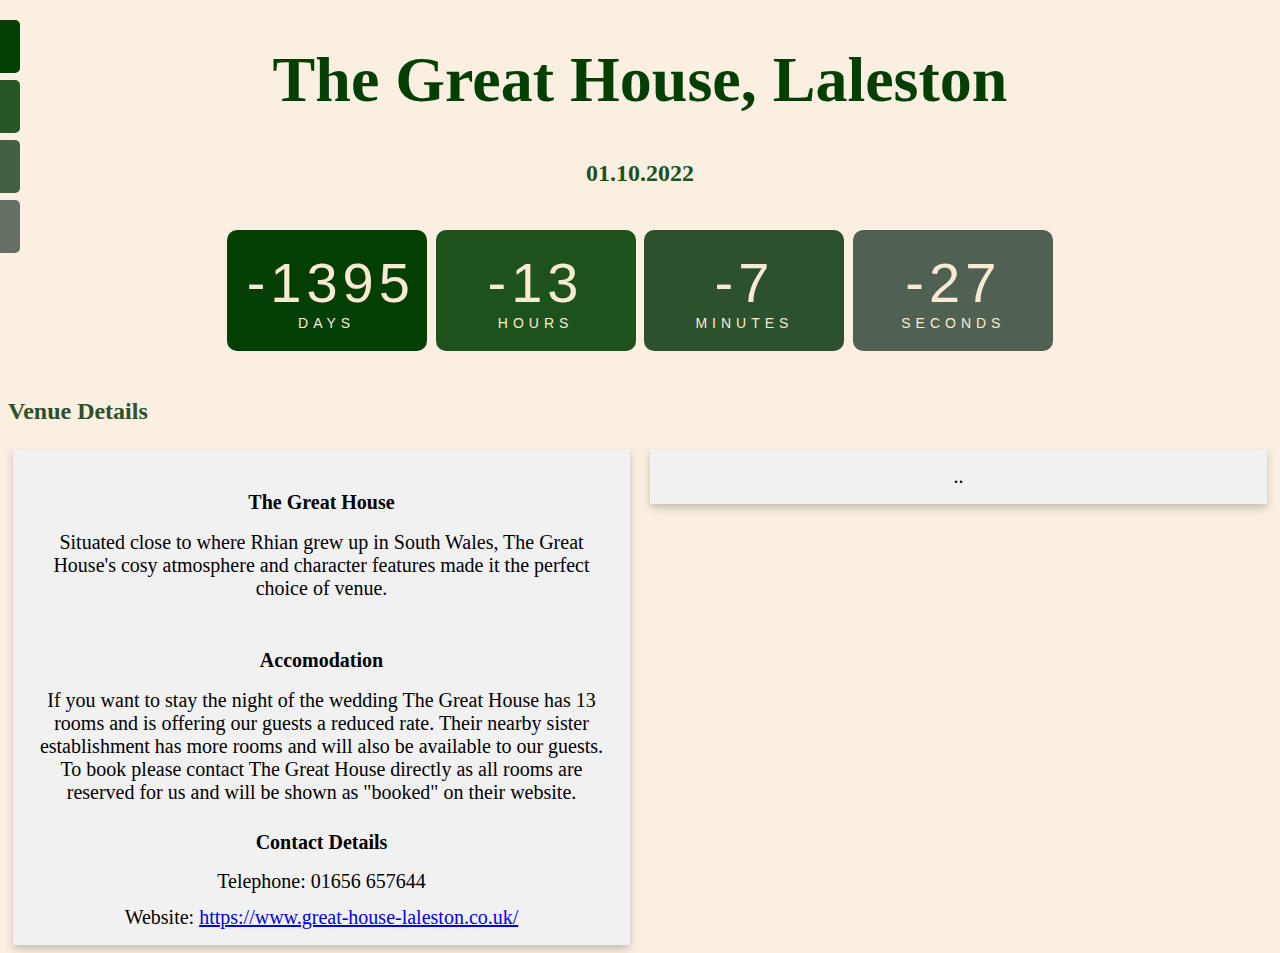
==== venue.html @ e3ab57f5 "Merge pull request #1 from RhianTaylor6/Dev" ====
<!DOCTYPE html>
<html lang="en">
<head>
<title>Page Title</title>
<meta charset="UTF-8">
<meta name="viewport" content="width=device-width, initial-scale=1">
<link rel="stylesheet" href="style.css">
</head>
<body>
    <div id="mySidenav" class="sidenav">
        <a href="index.html" id="about">Home</a>
        <a href="venue.html" id="venue">Venue</a>
        <a href="food.html" id="food">Food</a>
        <a href="rsvp.html" id="rsvp">RSVP</a>
      </div>

<h1>The Great House, Laleston</h1>
<h2>01.10.2022</h2>

<br>
<div id="timer">

  <div class="days"> 
      <div id="days" class="numbers "> </div>days</div> 
    <div class="hours"> 
      <div  id="hours" class="numbers"> </div>hours</div> 
    <div class="minutes"> 
      <div  id="minutes" class="numbers"> </div>minutes</div> 
    <div   class="seconds"> 
      <div id="seconds" class="numbers"> </div>seconds</div> 
    </div>

</div>
<br>
<h3>Venue Details</h3>
<div class="row">
    <div class="column">
      <div class="card">
          <h4>The Great House</h4>
          <p>Situated close to where Rhian grew up in South Wales, The Great House's cosy atmosphere and character features made it the perfect choice of venue.</p>
          <br>
          <h4>Accomodation</h4>
          <p>If you want to stay the night of the wedding The Great House has 13 rooms and is offering our guests a reduced rate. Their nearby sister establishment has more rooms and will also be available to our guests. To book please contact The Great House directly as all rooms are reserved for us and will be shown as "booked" on their website.</p>
          <h4>Contact Details</h4>
          <p>Telephone: 01656 657644</p>
          <br>
          <p>Website: <a href="https://www.great-house-laleston.co.uk/">https://www.great-house-laleston.co.uk/</a></p>
      </div>
    </div>
    <div class="column">
      <div class="card">..</div>
    </div>
</div>


</body>
<script>
  const year = new Date().getFullYear();
const myDate = new Date('Oct 01, 2022 00:00:00');
console.log(myDate);

// countdown
let timer = setInterval(function() {

// get today's date
const today = new Date().getTime();

// get the difference
const diff = myDate - today;

// math
let days = Math.floor(diff / (1000 * 60 * 60 * 24));
let hours = Math.floor((diff % (1000 * 60 * 60 * 24)) / (1000 * 60 * 60));
let minutes = Math.floor((diff % (1000 * 60 * 60)) / (1000 * 60));
let seconds = Math.floor((diff % (1000 * 60)) / 1000);

// display
document.getElementById("days").innerHTML=days
document.getElementById("hours").innerHTML=hours
document.getElementById("minutes").innerHTML=minutes
document.getElementById("seconds").innerHTML=seconds



}, 1);

</script>

</html>
---- style.css ----
body {
  background-color: rgb(250, 239, 224);
  font-family: 'Homemade Apple', cursive;
  font-size:20px;
}
h1 {
  color: rgb(3, 63, 3);
  font-size: 64px;
  display: flex;
  flex-direction: column;
  justify-content: center;
  text-align: center;
}
h2 {
  color: rgb(29, 82, 29);
  font-size: 24px;
  display: flex;
  flex-direction: column;
  justify-content: center;
  text-align: center;
}
h3 {
  color: rgb(45, 80, 45);
  font-size: 24px;
  
}
p {
  color: black;
  font-family: 'Homemade Apple';
}

/* Style the links inside the sidenav */
#mySidenav a {
  position: absolute; /* Position them relative to the browser window */
  left: -80px; /* Position them outside of the screen */
  transition: 0.3s; /* Add transition on hover */
  padding: 15px; /* 15px padding */
  width: 100px; /* Set a specific width */
  text-decoration: none; /* Remove underline */
  font-size: 20px; /* Increase font size */
  color: white; /* White text color */
  border-radius: 0 5px 5px 0; /* Rounded corners on the top right and bottom right side */
}

#mySidenav a:hover {
  left: 0; /* On mouse-over, make the elements appear as they should */
}


/* The about link: 20px from the top with a green background */
#about {
  top: 20px;
  background-color: rgb(3, 63, 3);
  
}

#venue {
  top: 80px;
  background-color: rgb(39, 87, 39); /* Blue */
}

#food {
  top: 140px;
  background-color: rgb(66, 97, 66); /* Red */
}

#rsvp {
  top: 200px;
  background-color: rgb(100, 112, 100) /* Light Black */
}


.ul{
  position:absolute;
  margin:0;
  padding:0;
}

li{
  text-align:center;
  display:inline-block;
  list-style:none;
  position:relative;
  border:solid 12px #fff;
  background:#fff;
  box-shadow:0 0 15px 0px #555;
  transition:all 1s ease;
  -o-transition:all 1s ease;
  -moz-transition:all 1s ease;
  -webkit-transition:all 1s ease;
  top:50px;
}

li:hover{
  top:0px;
  opacity:0.5;
}

li:nth-child(1){
    transform:rotate(10deg);
}

li:nth-child(2){
    transform:rotate(0deg);
}

li:nth-child(3){
    transform:rotate(-15deg);
}

li:nth-child(4){
    transform:rotate(0deg);
}

li:nth-child(5){
  transform:rotate(-10deg);
}

li:nth-child(6){
  transform:rotate(10deg);
}

p{
  margin:-10px 0 0 0;
}

.light{
  border-radius:50%;
  position:absolute;
  left:0;
  right:0;
  width:700px;
  height:700px;
  background:#fff;
  filter:blur(100px);
  opacity:0.3;
  pointer-events:none;
}

#timer {
  color: rgb(250, 234, 211);
  text-align: center;
  text-transform: uppercase;
  font-family: 'Lato', sans-serif;
  font-size: .7em;
  letter-spacing: 5px;
}

.days, .hours, .minutes, .seconds {
  display: inline-block;
  padding: 20px;
  width: 200px;
  border-radius: 10px;
}

.days {
  background: rgb(3, 63, 3);
}

.hours {
  background: rgb(29, 82, 29);
}

.minutes {
  background: rgb(45, 80, 45);
}

.seconds {
  background: rgb(81, 97, 81);
}

.numbers {
  font-family: 'Montserrat', sans-serif;
  color:  rgb(250, 234, 211);
  font-size: 4em;
  text-align: center;
}

* {
  box-sizing: border-box;
}



/* The actual timeline (the vertical ruler) */
.timeline {
  position: relative;
  max-width: 1200px;
  margin: 0 auto;
}

/* The actual timeline (the vertical ruler) */
.timeline::after {
  content: '';
  position: absolute;
  width: 6px;
  background-color: white;
  top: 0;
  bottom: 0;
  left: 50%;
  margin-left: -3px;
}

/* Container around content */
.container {
  padding: 10px 40px;
  position: relative;
  background-color: inherit;
  width: 50%;
}

/* The circles on the timeline */
.container::after {
  content: '';
  position: absolute;
  width: 25px;
  height: 25px;
  right: -17px;
  background-color: white;
  border: 4px solid rgb(3, 63, 3);
  top: 15px;
  border-radius: 50%;
  z-index: 1;
}

/* Place the container to the left */
.left {
  left: 0;
}

/* Place the container to the right */
.right {
  left: 50%;
}

/* Add arrows to the left container (pointing right) */
.left::before {
  content: " ";
  height: 0;
  position: absolute;
  top: 22px;
  width: 0;
  z-index: 1;
  right: 30px;
  border: medium solid white;
  border-width: 10px 0 10px 10px;
  border-color: transparent transparent transparent white;
}

/* Add arrows to the right container (pointing left) */
.right::before {
  content: " ";
  height: 0;
  position: absolute;
  top: 22px;
  width: 0;
  z-index: 1;
  left: 30px;
  border: medium solid white;
  border-width: 10px 10px 10px 0;
  border-color: transparent white transparent transparent;
}

/* Fix the circle for containers on the right side */
.right::after {
  left: -16px;
}

/* The actual content */
.content {
  padding: 20px 30px;
  background-color: white;
  position: relative;
  border-radius: 6px;
}

/* Media queries - Responsive timeline on screens less than 600px wide */
@media screen and (max-width: 600px) {
/* Place the timelime to the left */
  .timeline::after {
    left: 31px;
  }

/* Full-width containers */
  .container {
    width: 100%;
    padding-left: 70px;
    padding-right: 25px;
  }

/* Make sure that all arrows are pointing leftwards */
  .container::before {
    left: 60px;
    border: medium solid white;
    border-width: 10px 10px 10px 0;
    border-color: transparent white transparent transparent;
  }

/* Make sure all circles are at the same spot */
  .left::after, .right::after {
    left: 15px;
  }

/* Make all right containers behave like the left ones */
  .right {
    left: 0%;
  }
}
/* Float four columns side by side */
.column {
  float: left;
  width: 50%;
  padding: 0 10px;
}

/* Remove extra left and right margins, due to padding in columns */
.row {margin: 0 -5px;}

/* Clear floats after the columns */
.row:after {
  content: "";
  display: table;
  clear: both;
}

/* Style the counter cards */
.card {
  box-shadow: 0 4px 8px 0 rgba(0, 0, 0, 0.2); /* this adds the "card" effect */
  padding: 16px;
  text-align: center;
  background-color: #f1f1f1;
}

/* Responsive columns - one column layout (vertical) on small screens */
@media screen and (max-width: 600px) {
  .column {
    width: 100%;
    display: block;
    margin-bottom: 20px;
  }
}
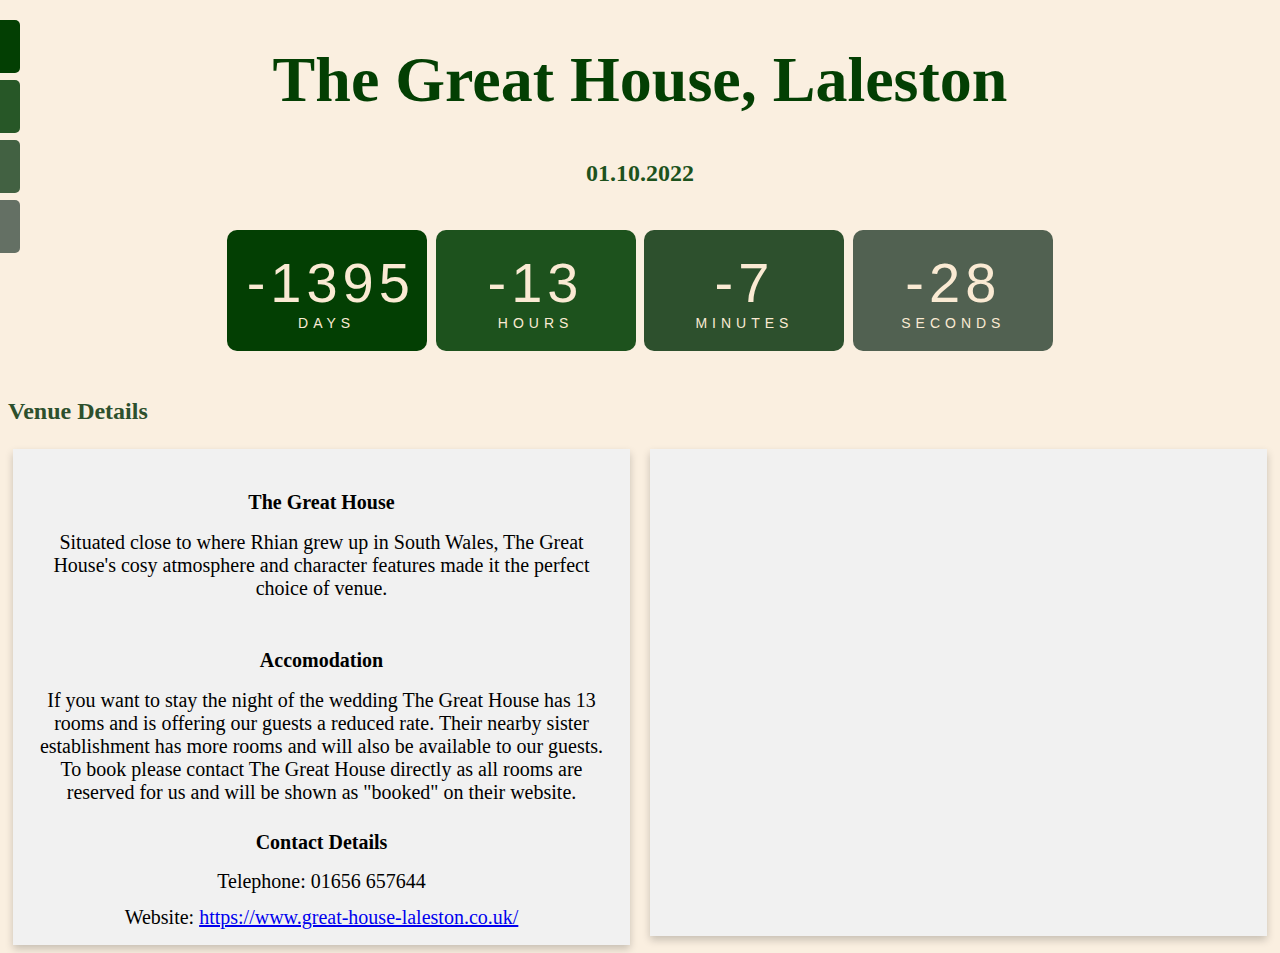
==== commit 72186cc7: "add map to venue page" ====
--- a/venue.html
+++ b/venue.html
@@ -48,7 +48,9 @@
       </div>
     </div>
     <div class="column">
-      <div class="card">..</div>
+      <div class="card">
+        <iframe src="https://www.google.com/maps/embed?pb=!1m18!1m12!1m3!1d2483.4160075048!2d-3.6243312983602665!3d51.505583445986304!2m3!1f0!2f0!3f0!3m2!1i1024!2i768!4f13.1!3m3!1m2!1s0x486e6e8b6f05c4af%3A0x186674bd1f084e54!2sGreat%20House%20Hotel!5e0!3m2!1sen!2suk!4v1628522562082!5m2!1sen!2suk" width="600" height="450" style="border:0;" allowfullscreen="" loading="lazy"></iframe>
+      </div>
     </div>
 </div>
 
